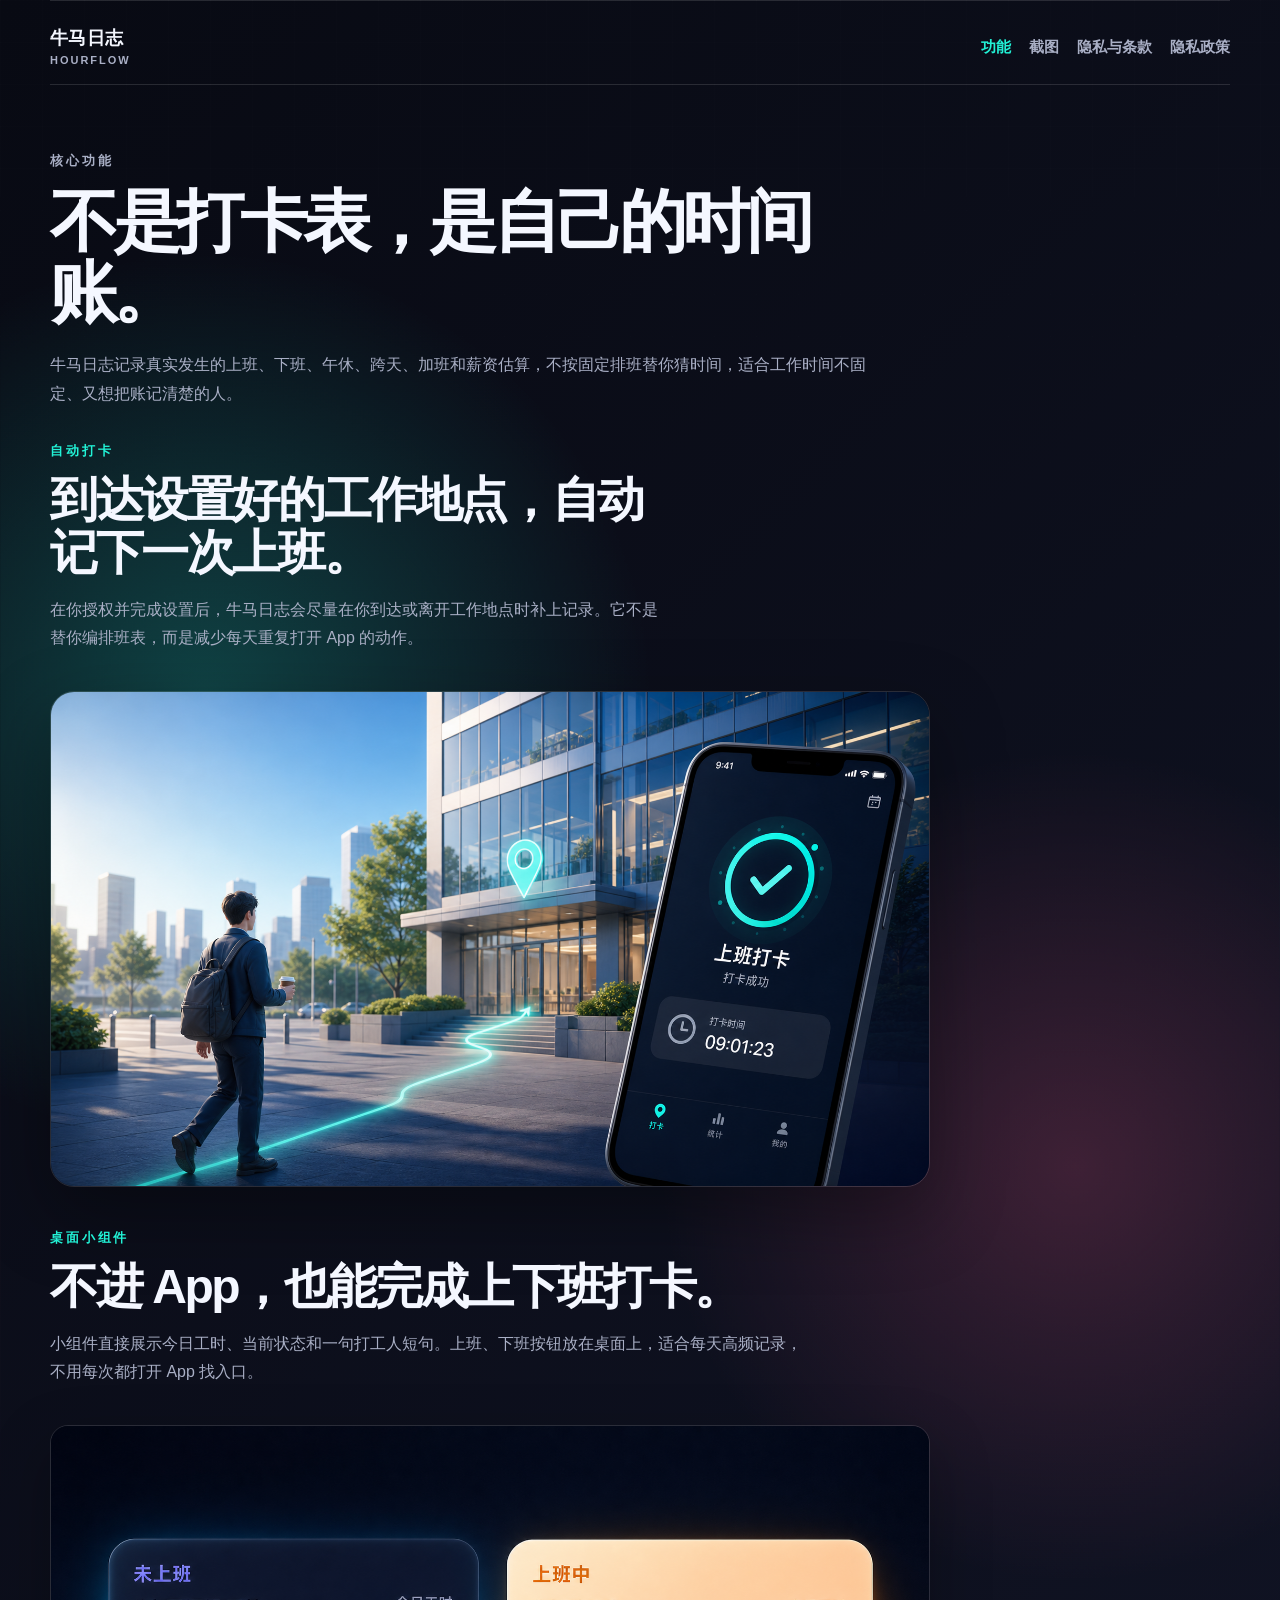
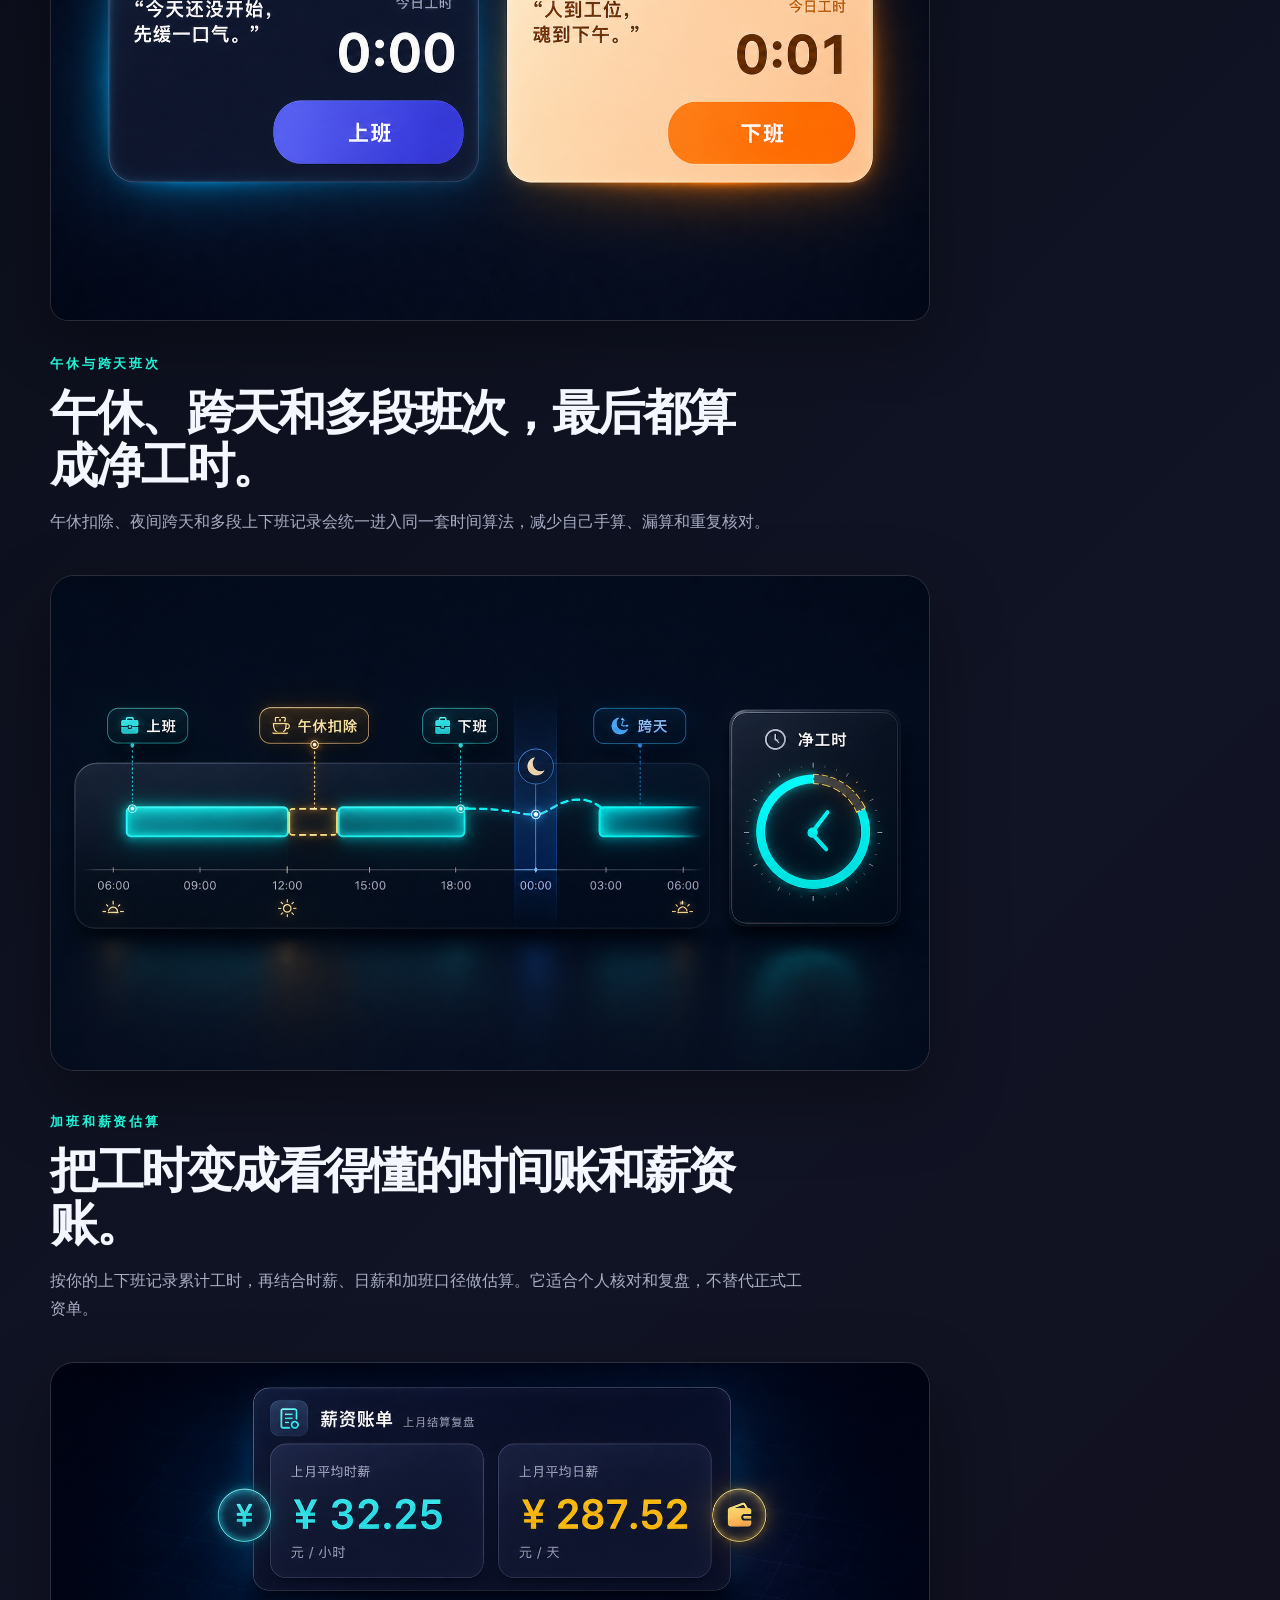
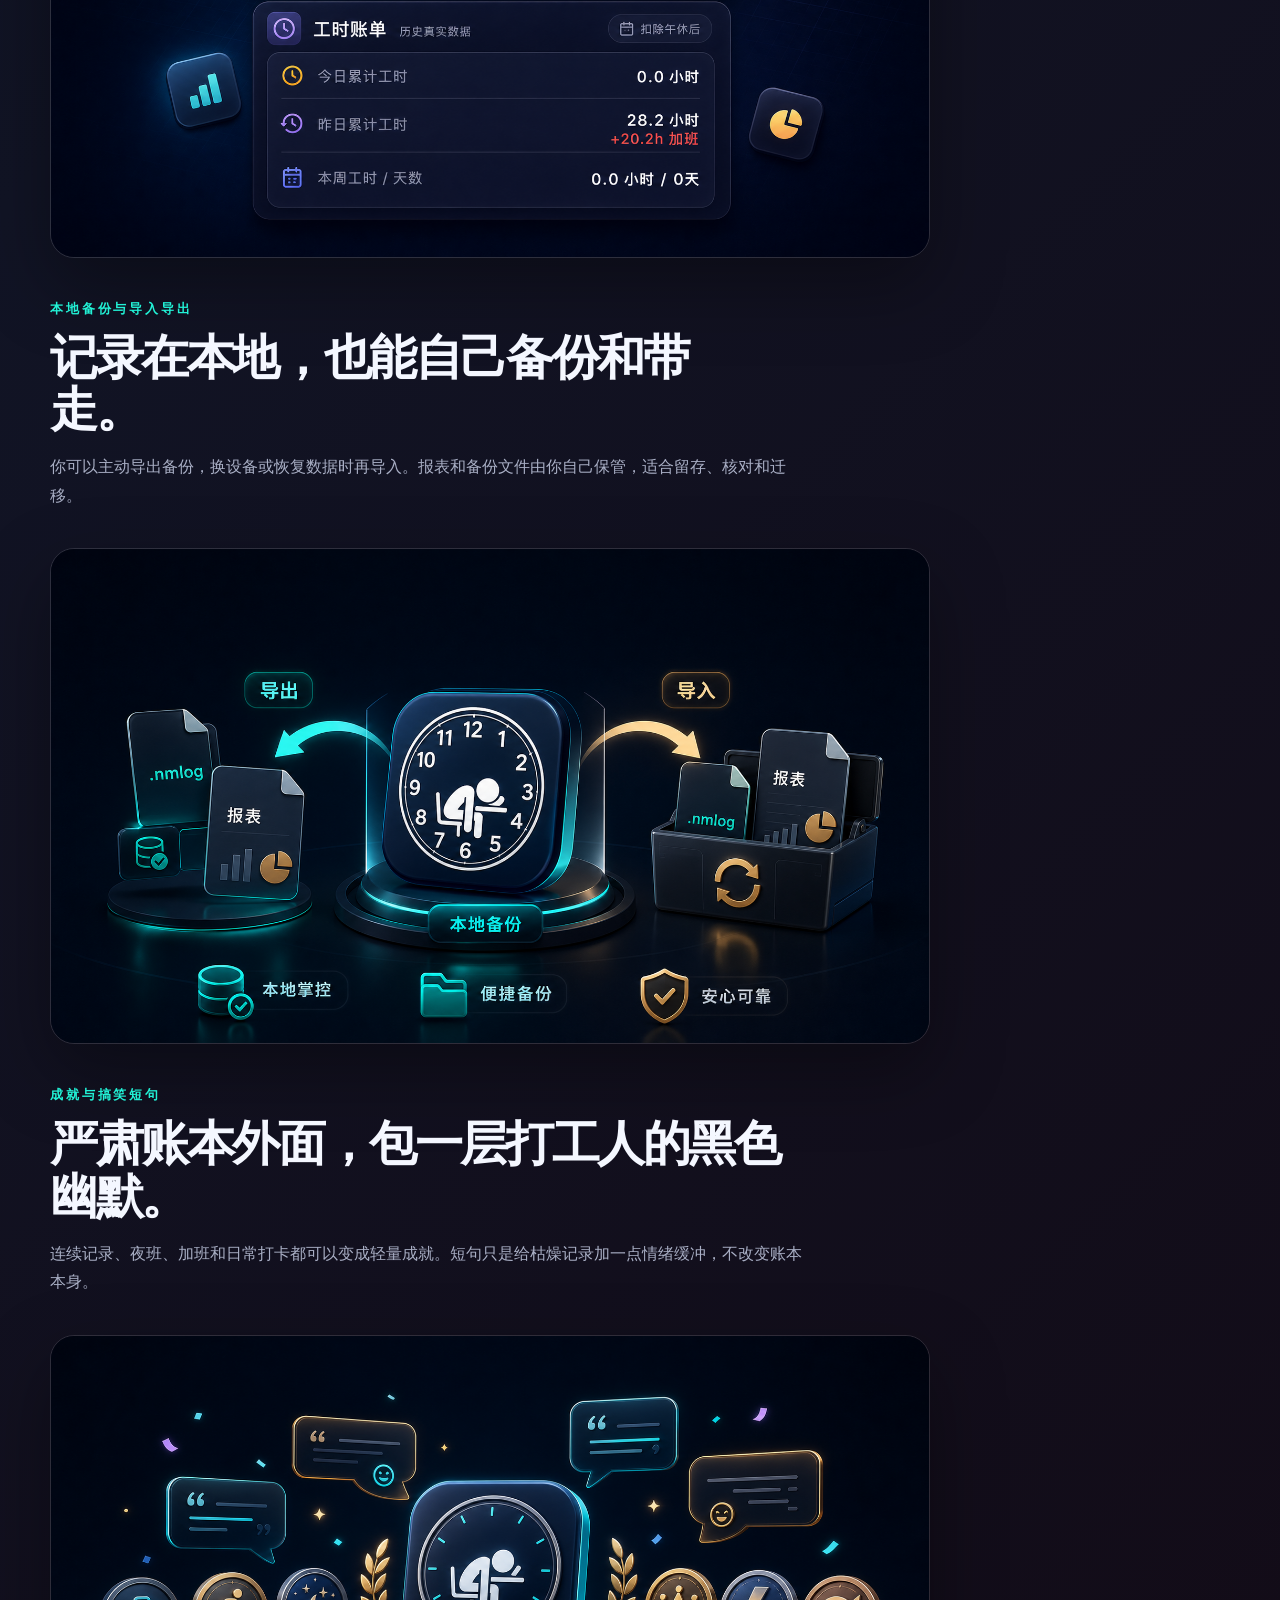
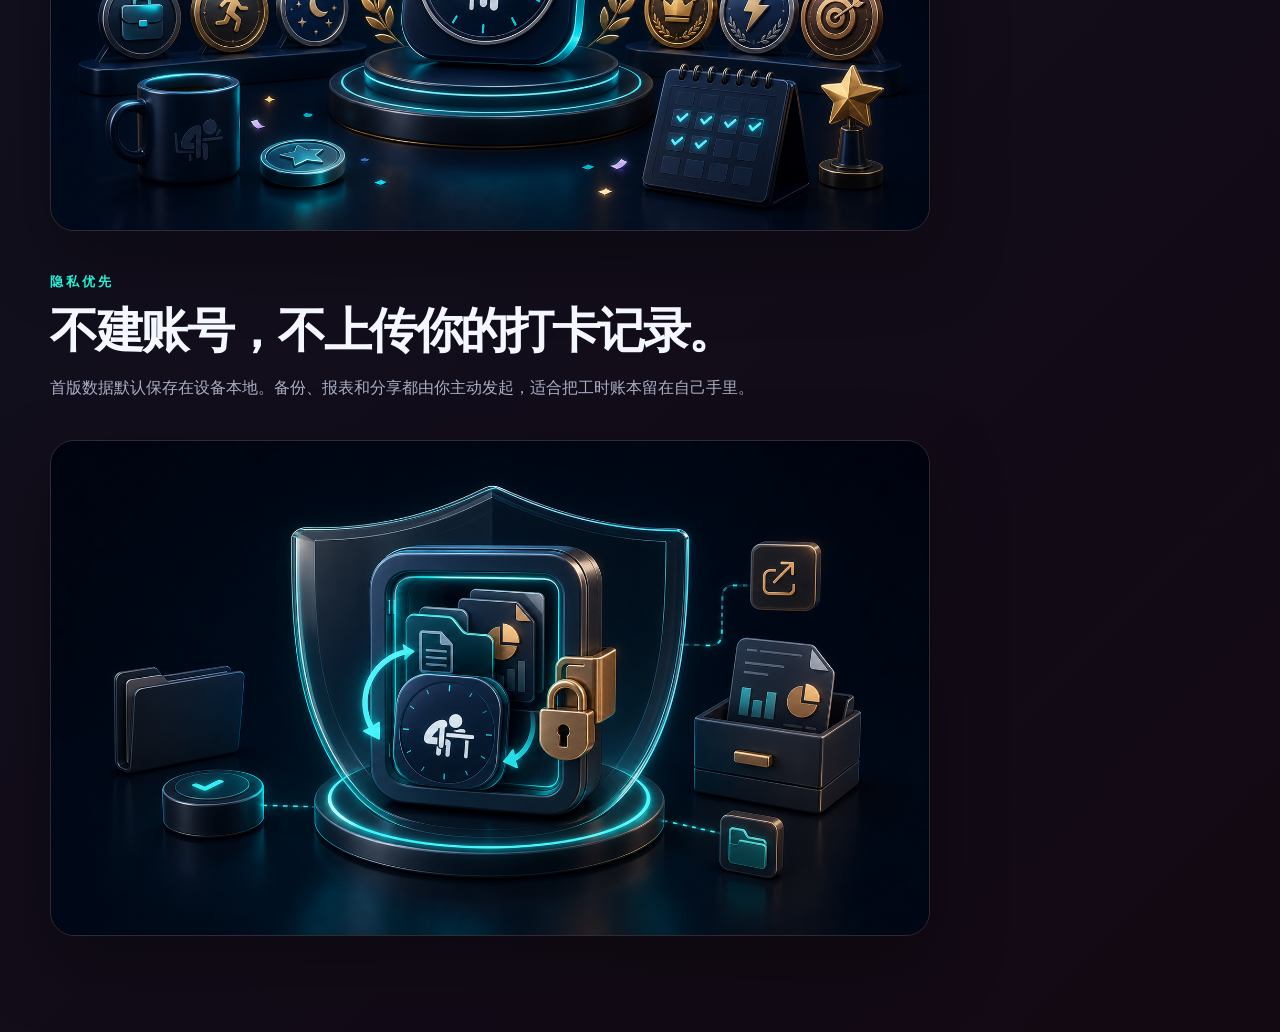
==== features.html @ 74fb05ce "发布牛马日志官网首页" ====
<!doctype html>
<html lang="zh-CN">
<head>
  <meta charset="utf-8">
  <meta name="viewport" content="width=device-width, initial-scale=1, viewport-fit=cover">
  <title>牛马日志｜功能</title>
  <meta name="description" content="牛马日志核心功能：真实工时记录、午休跨天、加班薪资估算、备份报表。">
  <link rel="stylesheet" href="./styles.css?v=20260608-desktop-home-device">
  <script src="./site.js?v=20260608-menu-dismiss" defer></script>
</head>
<body class="page-features">
  <header class="site-header">
    <a class="brand-lockup" href="./index.html" aria-label="牛马日志首页">
      <span class="brand-mark">牛</span>
      <span><strong>牛马日志</strong><small>HourFlow</small></span>
    </a>
    <nav class="nav-links" aria-label="主导航">
      <a class="active" href="./features.html">功能</a>
      <a href="./screenshots.html">截图</a>
      <a href="./legal.html">隐私与条款</a>
      <a href="https://kevinyu1666.github.io/niumalog-legal/privacy.html">隐私政策</a>
    </nav>
    <details class="site-menu">
      <summary>菜单</summary>
      <div class="site-menu-panel">
        <a class="active" href="./features.html">功能</a>
        <a href="./screenshots.html">截图</a>
        <a href="./legal.html">隐私与条款</a>
        <a href="https://kevinyu1666.github.io/niumalog-legal/privacy.html">隐私政策</a>
      </div>
    </details>
  </header>

  <main class="page-shell subpage-shell">
    <section class="page-title">
      <p class="eyebrow">核心功能</p>
      <h1>不是打卡表，是自己的时间账。</h1>
      <p>牛马日志记录真实发生的上班、下班、午休、跨天、加班和薪资估算，不按固定排班替你猜时间，适合工作时间不固定、又想把账记清楚的人。</p>
    </section>

    <section class="auto-punch-showcase" aria-label="自动打卡介绍">
      <div class="auto-punch-copy">
        <p class="eyebrow">自动打卡</p>
        <h2>到达设置好的工作地点，自动记下一次上班。</h2>
        <p>在你授权并完成设置后，牛马日志会尽量在你到达或离开工作地点时补上记录。它不是替你编排班表，而是减少每天重复打开 App 的动作。</p>
      </div>
      <figure class="auto-punch-visual">
        <img src="./assets/auto-punch-arrival-day.png" alt="牛马日志到达工作地点自动打卡示意图">
      </figure>
    </section>

    <section class="widget-showcase" aria-label="小组件打卡介绍">
      <div class="widget-copy">
        <p class="eyebrow">桌面小组件</p>
        <h2>不进 App，也能完成上下班打卡。</h2>
        <p>小组件直接展示今日工时、当前状态和一句打工人短句。上班、下班按钮放在桌面上，适合每天高频记录，不用每次都打开 App 找入口。</p>
      </div>
      <div class="widget-preview-grid widget-preview-single">
        <figure class="widget-preview-card">
          <img src="./assets/widget-medium-showcase.png" alt="牛马日志 4x2 小组件状态展示">
        </figure>
      </div>
    </section>

    <section class="shift-showcase" aria-label="午休与跨天班次介绍">
      <div class="shift-copy">
        <p class="eyebrow">午休与跨天班次</p>
        <h2>午休、跨天和多段班次，最后都算成净工时。</h2>
        <p>午休扣除、夜间跨天和多段上下班记录会统一进入同一套时间算法，减少自己手算、漏算和重复核对。</p>
      </div>
      <figure class="shift-visual">
        <img src="./assets/lunch-cross-day-showcase.png" alt="牛马日志午休扣除和跨天班次净工时示意图">
      </figure>
    </section>

    <section class="payroll-showcase" aria-label="加班和薪资估算介绍">
      <div class="payroll-copy">
        <p class="eyebrow">加班和薪资估算</p>
        <h2>把工时变成看得懂的时间账和薪资账。</h2>
        <p>按你的上下班记录累计工时，再结合时薪、日薪和加班口径做估算。它适合个人核对和复盘，不替代正式工资单。</p>
      </div>
      <figure class="payroll-visual">
        <img src="./assets/payroll-overtime-showcase.png" alt="牛马日志加班和薪资估算账单示意图">
      </figure>
    </section>

    <section class="backup-showcase" aria-label="本地备份与导入导出介绍">
      <div class="backup-copy">
        <p class="eyebrow">本地备份与导入导出</p>
        <h2>记录在本地，也能自己备份和带走。</h2>
        <p>你可以主动导出备份，换设备或恢复数据时再导入。报表和备份文件由你自己保管，适合留存、核对和迁移。</p>
      </div>
      <figure class="backup-visual">
        <img src="./assets/backup-import-export-showcase.png" alt="牛马日志本地备份和导入导出示意图">
      </figure>
    </section>

    <section class="achievement-showcase" aria-label="成就与搞笑短句介绍">
      <div class="achievement-copy">
        <p class="eyebrow">成就与搞笑短句</p>
        <h2>严肃账本外面，包一层打工人的黑色幽默。</h2>
        <p>连续记录、夜班、加班和日常打卡都可以变成轻量成就。短句只是给枯燥记录加一点情绪缓冲，不改变账本本身。</p>
      </div>
      <figure class="achievement-visual">
        <img src="./assets/achievement-quotes-clean-showcase.png" alt="牛马日志成就和搞笑短句示意图">
      </figure>
    </section>

    <section class="privacy-showcase" aria-label="隐私优先介绍">
      <div class="privacy-copy">
        <p class="eyebrow">隐私优先</p>
        <h2>不建账号，不上传你的打卡记录。</h2>
        <p>首版数据默认保存在设备本地。备份、报表和分享都由你主动发起，适合把工时账本留在自己手里。</p>
      </div>
      <figure class="privacy-visual">
        <img src="./assets/privacy-first-showcase.png" alt="牛马日志隐私优先和本地数据保护示意图">
      </figure>
    </section>
  </main>

  <footer class="site-footer compact-footer">
    <strong>牛马日志</strong>
    <p class="footer-note">功能、截图和条款已收进顶部导航，不再重复放第二套菜单。</p>
  </footer>
</body>
</html>
---- styles.css ----
:root {
  --bg: #080a13;
  --bg-ink: #111426;
  --panel: rgba(28, 31, 52, 0.78);
  --panel-strong: #1d2036;
  --text: #f4f7ff;
  --muted: #a9afc5;
  --line: rgba(255, 255, 255, 0.12);
  --cyan: #22f2d6;
  --gold: #ffd86b;
  --pink: #ff5f8f;
  --green: #41cdbb;
  --radius-xl: 36px;
  --radius-lg: 24px;
  --radius-md: 16px;
  --shadow: 0 34px 90px rgba(0, 0, 0, 0.42);
  --shell-width: min(1180px, calc(100% - 40px));
}

* { box-sizing: border-box; }

html {
  scroll-behavior: smooth;
  background: var(--bg);
}

body {
  min-width: 320px;
  margin: 0;
  color: var(--text);
  font-family: "PingFang SC", "Hiragino Sans GB", "Microsoft YaHei", sans-serif;
  background:
    radial-gradient(circle at 16% 12%, rgba(34, 242, 214, 0.24), transparent 28rem),
    radial-gradient(circle at 84% 20%, rgba(255, 95, 143, 0.20), transparent 26rem),
    linear-gradient(135deg, #080a13 0%, #111425 48%, #130913 100%);
}

body::before {
  content: "";
  position: fixed;
  inset: 0;
  pointer-events: none;
  opacity: 0.25;
  background-image:
    linear-gradient(rgba(255,255,255,0.04) 1px, transparent 1px),
    linear-gradient(90deg, rgba(255,255,255,0.04) 1px, transparent 1px);
  background-size: 42px 42px;
  mask-image: linear-gradient(to bottom, black, transparent 88%);
}

img { display: block; max-width: 100%; }
a { color: inherit; text-decoration: none; }
h1, h2, h3, p { margin-top: 0; }

.site-header,
.page-shell,
.site-footer {
  width: var(--shell-width);
  margin-inline: auto;
}

.site-header {
  position: static;
  z-index: 10;
  display: flex;
  align-items: center;
  justify-content: space-between;
  min-height: auto;
  margin-top: 0;
  padding: 28px 0 18px;
  border-top: 1px solid var(--line);
  border-bottom: 1px solid var(--line);
  background: transparent;
}

.brand-lockup {
  display: inline-flex;
  align-items: center;
  gap: 12px;
  min-width: 0;
}

.brand-mark {
  display: none;
  place-items: center;
  flex: 0 0 auto;
  width: 42px;
  height: 42px;
  border-radius: 14px;
  color: #07110f;
  font-weight: 900;
  background: linear-gradient(135deg, var(--cyan), var(--green));
  box-shadow: 0 0 28px rgba(34, 242, 214, 0.42);
}

.brand-lockup strong,
.brand-lockup small {
  display: block;
  white-space: nowrap;
}

.brand-lockup strong {
  font-size: 18px;
  letter-spacing: 0.02em;
  line-height: 1.1;
}

.brand-lockup small {
  display: block;
  margin-top: 6px;
  color: var(--muted);
  font-size: 11px;
  font-weight: 600;
  letter-spacing: 0.18em;
  line-height: 1;
  text-transform: uppercase;
}

.nav-links {
  display: flex;
  align-items: center;
  gap: 18px;
  color: var(--muted);
  font-size: 15px;
  font-weight: 600;
}

.nav-links a {
  padding: 4px 0;
}

.nav-links a:hover,
.nav-links .active {
  color: var(--cyan);
}

.site-menu {
  display: none;
}

.site-menu summary {
  list-style: none;
}

.site-menu summary::-webkit-details-marker {
  display: none;
}

.home-shell {
  padding-bottom: 46px;
}

.hero-section {
  display: grid;
  grid-template-columns: minmax(0, 1.02fr) minmax(320px, 0.78fr);
  gap: 46px;
  align-items: center;
  min-height: calc(100svh - 96px);
  padding: 40px 0 30px;
}

.compact-hero {
  min-height: min(760px, calc(100svh - 96px));
}

.eyebrow {
  margin: 0 0 14px;
  color: var(--cyan);
  font-size: 13px;
  font-weight: 800;
  letter-spacing: 0.22em;
  text-transform: uppercase;
}

h1 {
  max-width: 760px;
  margin-bottom: 24px;
  font-size: clamp(42px, 6vw, 76px);
  line-height: 1.04;
  letter-spacing: -0.07em;
}

h2 {
  margin-bottom: 16px;
  font-size: clamp(28px, 4vw, 48px);
  line-height: 1.1;
  letter-spacing: -0.05em;
}

h3 {
  margin-bottom: 12px;
  font-size: 22px;
}

.hero-lede,
.page-title p,
.download-panel p,
.feature-card p,
.screenshot-note span,
.legal-card p,
.site-footer,
.footer-links {
  color: var(--muted);
  line-height: 1.78;
}

.hero-lede {
  max-width: 660px;
  font-size: 18px;
}

.hero-actions,
.download-actions {
  display: flex;
  flex-wrap: wrap;
  gap: 14px;
  margin: 34px 0 24px;
}

.primary-button,
.ghost-button {
  display: inline-flex;
  align-items: center;
  justify-content: center;
  min-height: 48px;
  padding: 0 22px;
  border-radius: 999px;
  font-weight: 800;
  letter-spacing: 0.04em;
}

.primary-button {
  color: #07110f;
  background: linear-gradient(135deg, var(--cyan), var(--gold));
  box-shadow: 0 18px 50px rgba(34, 242, 214, 0.26);
}

.ghost-button {
  border: 1px solid var(--line);
  color: var(--text);
  background: rgba(255, 255, 255, 0.04);
}

.hero-notes {
  display: flex;
  flex-wrap: wrap;
  gap: 10px;
}

.mobile-hero-preview {
  display: none;
}

.hero-notes span,
.feature-index {
  padding: 8px 12px;
  border: 1px solid rgba(34, 242, 214, 0.22);
  border-radius: 999px;
  color: #d9fff8;
  background: rgba(34, 242, 214, 0.08);
  font-size: 12px;
}

.hero-device {
  position: relative;
  display: grid;
  place-items: center;
  min-height: 600px;
}

.desktop-home-device {
  width: min(430px, 88vw);
  margin: -14px auto 0;
  border: 0;
  background: transparent;
  filter: drop-shadow(0 38px 70px rgba(0, 0, 0, 0.46));
}

.desktop-home-device img {
  width: 100%;
  height: auto;
}

.phone-frame {
  overflow: hidden;
  padding: 8px;
  border: 1px solid rgba(255,255,255,0.16);
  border-radius: 34px;
  background: #111426;
  box-shadow: var(--shadow), inset 0 0 0 8px rgba(255,255,255,0.03);
}

.phone-frame img {
  width: 100%;
  border-radius: 26px;
}

.phone-frame-main {
  width: min(360px, 84vw);
  margin: 0 auto;
  transform: rotate(2deg);
}

.floating-card {
  position: absolute;
  width: 210px;
  padding: 16px;
  border: 1px solid var(--line);
  border-radius: 20px;
  background: rgba(19, 22, 40, 0.82);
  backdrop-filter: blur(20px);
  box-shadow: var(--shadow);
}

.floating-card strong,
.floating-card span { display: block; }
.floating-card strong { margin-bottom: 6px; }
.floating-card span { color: var(--muted); font-size: 12px; line-height: 1.6; }
.card-top { top: 76px; left: -18px; }
.card-bottom { right: -14px; bottom: 86px; }

.download-panel,
.feature-card,
.screenshot-note,
.legal-card {
  border: 1px solid var(--line);
  border-radius: var(--radius-lg);
  background: var(--panel);
  box-shadow: var(--shadow);
}

.download-panel {
  display: flex;
  align-items: center;
  justify-content: space-between;
  gap: 28px;
  padding: 34px;
}

.download-panel h2 {
  font-size: clamp(26px, 3.2vw, 38px);
}

.download-actions {
  margin: 0;
  justify-content: flex-end;
}

.subpage-shell {
  padding: 64px 0 54px;
}

.page-title {
  max-width: 840px;
  margin-bottom: 34px;
}

.page-title h1 {
  font-size: clamp(38px, 5.6vw, 68px);
}

.feature-grid,
.legal-grid {
  display: grid;
  gap: 16px;
}

.feature-grid {
  grid-template-columns: repeat(3, minmax(0, 1fr));
}

.widget-showcase {
  display: grid;
  gap: 22px;
  margin: 0 0 34px;
}

.auto-punch-showcase {
  display: grid;
  gap: 22px;
  margin: 0 0 42px;
}

.shift-showcase {
  display: grid;
  gap: 22px;
  margin: 0 0 42px;
}

.payroll-showcase {
  display: grid;
  gap: 22px;
  margin: 0 0 42px;
}

.backup-showcase {
  display: grid;
  gap: 22px;
  margin: 0 0 42px;
}

.achievement-showcase {
  display: grid;
  gap: 22px;
  margin: 0 0 42px;
}

.privacy-showcase {
  display: grid;
  gap: 22px;
  margin: 0 0 42px;
}

.auto-punch-copy h2 {
  max-width: 620px;
}

.payroll-copy h2 {
  max-width: 720px;
}

.shift-copy h2 {
  max-width: 720px;
}

.backup-copy h2 {
  max-width: 720px;
}

.achievement-copy h2 {
  max-width: 760px;
}

.privacy-copy h2 {
  max-width: 720px;
}

.auto-punch-copy p:not(.eyebrow) {
  max-width: 620px;
  color: var(--muted);
  font-size: 16px;
  line-height: 1.78;
}

.payroll-copy p:not(.eyebrow) {
  max-width: 760px;
  color: var(--muted);
  font-size: 16px;
  line-height: 1.78;
}

.shift-copy p:not(.eyebrow) {
  max-width: 760px;
  color: var(--muted);
  font-size: 16px;
  line-height: 1.78;
}

.backup-copy p:not(.eyebrow) {
  max-width: 760px;
  color: var(--muted);
  font-size: 16px;
  line-height: 1.78;
}

.achievement-copy p:not(.eyebrow) {
  max-width: 760px;
  color: var(--muted);
  font-size: 16px;
  line-height: 1.78;
}

.privacy-copy p:not(.eyebrow) {
  max-width: 760px;
  color: var(--muted);
  font-size: 16px;
  line-height: 1.78;
}

.auto-punch-visual {
  margin: 0;
  min-width: 0;
  max-width: 880px;
}

.payroll-visual {
  margin: 0;
  min-width: 0;
  max-width: 880px;
}

.shift-visual {
  margin: 0;
  min-width: 0;
  max-width: 880px;
}

.backup-visual {
  margin: 0;
  min-width: 0;
  max-width: 880px;
}

.achievement-visual {
  margin: 0;
  min-width: 0;
  max-width: 880px;
}

.privacy-visual {
  margin: 0;
  min-width: 0;
  max-width: 880px;
}

.auto-punch-visual img {
  width: 100%;
  height: auto;
  border: 1px solid var(--line);
  border-radius: 24px;
  box-shadow: 0 28px 72px rgba(0, 0, 0, 0.34);
}

.payroll-visual img {
  width: 100%;
  height: auto;
  border: 1px solid var(--line);
  border-radius: 24px;
  box-shadow: 0 28px 72px rgba(0, 0, 0, 0.34);
}

.shift-visual img {
  width: 100%;
  height: auto;
  border: 1px solid var(--line);
  border-radius: 24px;
  box-shadow: 0 28px 72px rgba(0, 0, 0, 0.34);
}

.backup-visual img {
  width: 100%;
  height: auto;
  border: 1px solid var(--line);
  border-radius: 24px;
  box-shadow: 0 28px 72px rgba(0, 0, 0, 0.34);
}

.achievement-visual img {
  width: 100%;
  height: auto;
  border: 1px solid var(--line);
  border-radius: 24px;
  box-shadow: 0 28px 72px rgba(0, 0, 0, 0.34);
}

.privacy-visual img {
  width: 100%;
  height: auto;
  border: 1px solid var(--line);
  border-radius: 24px;
  box-shadow: 0 28px 72px rgba(0, 0, 0, 0.34);
}

.widget-copy h2 {
  max-width: 720px;
}

.widget-copy p:not(.eyebrow) {
  max-width: 760px;
  color: var(--muted);
  font-size: 16px;
  line-height: 1.78;
}

.widget-preview-grid {
  display: grid;
  grid-template-columns: repeat(2, minmax(0, 1fr));
  gap: 18px;
  max-width: 880px;
}

.widget-preview-single {
  grid-template-columns: 1fr;
}

.widget-preview-card {
  margin: 0;
  min-width: 0;
}

.widget-preview-card img {
  width: 100%;
  height: auto;
  border: 1px solid var(--line);
  border-radius: 18px;
  box-shadow: 0 22px 60px rgba(0, 0, 0, 0.28);
}

.widget-preview-card figcaption {
  margin-top: 10px;
  color: var(--muted);
  font-size: 13px;
  line-height: 1.6;
}

.feature-card,
.legal-card {
  padding: 24px;
}

.feature-card .feature-index,
.legal-card .feature-index {
  display: inline-flex;
  margin-bottom: 42px;
  color: var(--gold);
  border-color: rgba(255, 216, 107, 0.24);
  background: rgba(255, 216, 107, 0.08);
}

.screenshot-showcase {
  display: grid;
  grid-template-columns: repeat(3, minmax(0, 1fr));
  gap: 26px;
  align-items: start;
}

.screenshot-card {
  display: grid;
  gap: 16px;
  align-content: start;
}

.screenshot-note {
  min-height: 104px;
  padding: 18px 18px 20px;
  background:
    linear-gradient(145deg, rgba(255, 255, 255, 0.08), rgba(255, 255, 255, 0.02)),
    rgba(19, 20, 43, 0.72);
}

.screenshot-note strong,
.screenshot-note span { display: block; }
.screenshot-note strong { margin-bottom: 8px; color: var(--text); font-size: 16px; letter-spacing: 0.04em; }
.screenshot-note span { font-size: 14px; }
.small-phone { margin: 0; border-radius: 28px; }
.small-phone img { border-radius: 22px; }

.legal-grid {
  grid-template-columns: repeat(2, minmax(0, 1fr));
}

.legal-card:hover {
  border-color: rgba(34, 242, 214, 0.36);
  transform: translateY(-2px);
}

.site-footer {
  display: flex;
  justify-content: space-between;
  gap: 24px;
  padding: 34px 0 48px;
  border-top: 1px solid var(--line);
}

.page-home .download-panel,
.site-footer {
  display: none;
}

.compact-footer {
  color: var(--muted);
}

.site-footer strong {
  color: var(--text);
  font-size: 18px;
}

.footer-note {
  margin: 0;
  max-width: 520px;
  color: var(--muted);
  text-align: right;
  line-height: 1.72;
}

.footer-links {
  display: flex;
  flex-wrap: wrap;
  justify-content: flex-end;
  gap: 14px 22px;
}

.footer-links a:hover { color: var(--cyan); }

@media (max-width: 920px) {
  :root { --shell-width: min(calc(100% - 28px), 720px); }

  .site-header {
    position: static;
    margin-top: 12px;
    border-radius: 24px;
  }

  .nav-links {
    gap: 8px;
    overflow-x: auto;
    padding: 0 0 0 8px;
    white-space: nowrap;
  }

  .nav-links a {
    padding: 8px 10px;
    border: 1px solid var(--line);
    border-radius: 999px;
    background: rgba(255, 255, 255, 0.04);
  }

  .hero-section,
  .download-panel {
    grid-template-columns: 1fr;
  }

  .hero-section {
    gap: 20px;
    min-height: auto;
    padding-top: 38px;
  }

  .hero-device {
    min-height: 530px;
  }

  .feature-grid,
  .auto-punch-showcase,
  .widget-showcase,
  .screenshot-showcase,
  .legal-grid {
    grid-template-columns: 1fr;
  }

  .download-panel,
  .site-footer {
    flex-direction: column;
    align-items: flex-start;
  }

  .download-actions,
  .footer-links {
    justify-content: flex-start;
  }
}

.hero-section > * {
  min-width: 0;
}

.mobile-swipe-hint {
  display: none;
}

@media (max-width: 560px) {
  :root {
    --shell-width: auto;
    --mobile-card-width: calc(100dvw - 64px);
  }

  html,
  body {
    overflow-x: hidden;
  }

  .site-header,
  .page-shell,
  .site-footer {
    width: var(--shell-width);
    max-width: none;
    margin-right: 24px;
    margin-left: 24px;
  }

  .site-header {
    position: relative;
    align-items: center;
    justify-content: space-between;
    gap: 16px;
    min-height: auto;
    margin-top: 0;
    padding: 14px 0 13px;
    border-top: 1px solid var(--line);
    border-right: 0;
    border-bottom: 1px solid var(--line);
    border-left: 0;
    border-radius: 0;
  }

  .brand-lockup {
    flex: 1 1 auto;
    min-width: 0;
    gap: 0;
  }

  .brand-mark {
    display: none;
  }

  .brand-lockup strong {
    font-size: 15px;
    letter-spacing: 0;
    line-height: 1.1;
  }

  .brand-lockup small {
    display: block;
    margin-top: 4px;
    font-size: 10px;
    font-weight: 600;
    letter-spacing: 0.16em;
    line-height: 1;
  }

  .nav-links {
    display: none;
  }

  .site-menu {
    position: relative;
    display: block;
    flex: none;
    margin-left: 0;
    text-align: right;
  }

  .site-menu summary {
    display: inline-flex;
    align-items: center;
    justify-content: center;
    min-width: 68px;
    min-height: 36px;
    padding: 0 12px;
    border: 1px solid var(--line);
    border-radius: 999px;
    color: transparent;
    background: rgba(255, 255, 255, 0.04);
    font-size: 0;
    font-weight: 700;
    cursor: pointer;
  }

  .site-menu summary::before {
    content: "菜单";
    color: var(--text);
    font-size: 12px;
    line-height: 1;
  }

  .site-menu[open] summary {
    color: var(--cyan);
    border-color: rgba(34, 242, 214, 0.28);
    background: rgba(34, 242, 214, 0.08);
  }

  .site-menu[open] summary::before {
    color: var(--cyan);
  }

  .site-menu-panel {
    position: absolute;
    top: calc(100% + 10px);
    right: 0;
    display: grid;
    gap: 8px;
    min-width: 180px;
    padding: 12px;
    border: 1px solid var(--line);
    border-radius: 18px;
    background: rgba(12, 15, 28, 0.96);
    box-shadow: 0 22px 48px rgba(0, 0, 0, 0.34);
    backdrop-filter: blur(18px);
  }

  .site-menu-panel a {
    display: block;
    padding: 10px 12px;
    border-radius: 12px;
    color: var(--muted);
    font-size: 13px;
    line-height: 1.3;
  }

  .site-menu-panel a:hover,
  .site-menu-panel a.active {
    color: var(--cyan);
    background: rgba(34, 242, 214, 0.08);
  }

  .home-shell {
    padding-bottom: 34px;
  }

  .hero-section {
    gap: 24px;
    padding: 28px 0 18px;
  }

  .page-home .hero-section {
    display: flex;
    flex-direction: column;
    gap: 28px;
    align-items: center;
    padding: 34px 0 24px;
  }

  .hero-copy,
  .page-title,
  .download-panel {
    width: 100%;
    min-width: 0;
  }

  .page-home .hero-copy,
  .page-features .page-title,
  .page-screenshots .page-title,
  .page-legal .page-title {
    max-width: 320px;
  }

  .page-home .hero-copy {
    display: flex;
    flex-direction: column;
    align-items: center;
    max-width: none;
    text-align: center;
  }

  .eyebrow {
    margin-bottom: 12px;
    font-size: 11px;
    letter-spacing: 0.18em;
  }

  h1,
  .page-title h1 {
    max-width: 100%;
    margin-bottom: 18px;
    font-size: 32px;
    line-height: 1.12;
    letter-spacing: 0;
    text-wrap: wrap;
    word-break: normal;
    line-break: auto;
    overflow-wrap: break-word;
  }

  .page-home h1 {
    width: 100%;
    max-width: 326px;
    margin-bottom: 16px;
    font-size: 31px;
    line-height: 1.14;
    word-break: break-word;
    overflow-wrap: anywhere;
  }

  h2 {
    font-size: clamp(28px, 7vw, 32px);
    line-height: 1.14;
  }

  .hero-lede,
  .page-title p,
  .download-panel p,
  .feature-card p,
  .legal-card p,
  .screenshot-note span {
    font-size: 14px;
    line-height: 1.72;
    word-break: break-word;
    overflow-wrap: anywhere;
  }

  .page-home .hero-lede {
    max-width: 340px;
    margin-inline: auto;
    font-size: 15px;
    line-height: 1.78;
  }

  .hero-actions,
  .download-actions {
    width: 100%;
    margin: 24px 0 18px;
  }

  .page-home .hero-actions {
    display: grid;
    grid-template-columns: 1fr;
    max-width: 318px;
    margin: 26px 0 18px;
  }

  .primary-button,
  .ghost-button {
    width: 100%;
    min-height: 50px;
    padding-inline: 18px;
  }

  .page-home .hero-notes,
  .page-home .hero-device {
    display: none;
  }

  .mobile-hero-preview {
    display: grid;
    grid-template-columns: minmax(126px, 1fr) minmax(138px, 42vw);
    align-items: center;
    width: min(100%, 342px);
    margin-top: 16px;
    gap: 10px;
    text-align: left;
  }

  .mobile-feature-stack {
    display: grid;
    gap: 9px;
    min-width: 0;
  }

  .mobile-feature-stack span {
    display: inline-flex;
    align-items: center;
    min-height: 34px;
    width: fit-content;
    max-width: 100%;
    padding: 0 12px;
    border: 1px solid rgba(34, 242, 214, 0.24);
    border-radius: 999px;
    color: #e3fff9;
    background:
      linear-gradient(135deg, rgba(34, 242, 214, 0.12), rgba(255, 255, 255, 0.03)),
      rgba(11, 28, 31, 0.72);
    box-shadow: inset 0 0 0 1px rgba(34, 242, 214, 0.04);
    font-size: 13px;
    font-weight: 700;
    letter-spacing: 0.02em;
    line-height: 1;
    white-space: nowrap;
  }

  .mobile-home-device {
    position: relative;
    overflow: visible;
    width: clamp(138px, 42vw, 172px);
    margin: -6px 0 0 auto;
    border: 0;
    border-radius: 0;
    background: transparent;
    box-shadow: none;
    transform: none;
  }

  .mobile-home-device::before {
    display: none;
  }

  .mobile-home-device img {
    width: 100%;
    height: auto;
    border-radius: 0;
    object-fit: contain;
    object-position: center;
    filter: drop-shadow(0 18px 36px rgba(0, 0, 0, 0.34));
  }

  .floating-card {
    display: none;
  }

  .download-panel,
  .feature-card,
  .legal-card {
    padding: 22px 18px;
  }

  .download-panel {
    gap: 12px;
    margin-top: 8px;
  }

  .download-actions {
    margin: 6px 0 0;
  }

  .subpage-shell {
    padding: 40px 0 42px;
  }

  .page-title {
    margin-bottom: 24px;
  }

  .page-title h1 {
    margin-bottom: 14px;
  }

  .auto-punch-showcase {
    gap: 16px;
    width: 100%;
    max-width: 100%;
    min-width: 0;
    margin-bottom: 30px;
  }

  .shift-showcase {
    gap: 16px;
    width: 100%;
    max-width: 100%;
    min-width: 0;
    margin-bottom: 30px;
  }

  .payroll-showcase {
    gap: 16px;
    width: 100%;
    max-width: 100%;
    min-width: 0;
    margin-bottom: 30px;
  }

  .backup-showcase {
    gap: 16px;
    width: 100%;
    max-width: 100%;
    min-width: 0;
    margin-bottom: 30px;
  }

  .achievement-showcase {
    gap: 16px;
    width: 100%;
    max-width: 100%;
    min-width: 0;
    margin-bottom: 30px;
  }

  .privacy-showcase {
    gap: 16px;
    width: 100%;
    max-width: 100%;
    min-width: 0;
    margin-bottom: 30px;
  }

  .auto-punch-copy,
  .auto-punch-copy h2,
  .auto-punch-copy p:not(.eyebrow) {
    max-width: 100%;
    min-width: 0;
  }

  .shift-copy,
  .shift-copy h2,
  .shift-copy p:not(.eyebrow) {
    max-width: 100%;
    min-width: 0;
  }

  .payroll-copy,
  .payroll-copy h2,
  .payroll-copy p:not(.eyebrow) {
    max-width: 100%;
    min-width: 0;
  }

  .backup-copy,
  .backup-copy h2,
  .backup-copy p:not(.eyebrow) {
    max-width: 100%;
    min-width: 0;
  }

  .achievement-copy,
  .achievement-copy h2,
  .achievement-copy p:not(.eyebrow) {
    max-width: 100%;
    min-width: 0;
  }

  .privacy-copy,
  .privacy-copy h2,
  .privacy-copy p:not(.eyebrow) {
    max-width: 100%;
    min-width: 0;
  }

  .auto-punch-copy h2 {
    margin-bottom: 12px;
    font-size: 24px;
    line-height: 1.16;
    word-break: break-word;
    overflow-wrap: anywhere;
  }

  .shift-copy h2 {
    margin-bottom: 12px;
    font-size: 24px;
    line-height: 1.16;
    word-break: break-word;
    overflow-wrap: anywhere;
  }

  .payroll-copy h2 {
    margin-bottom: 12px;
    font-size: 24px;
    line-height: 1.16;
    word-break: break-word;
    overflow-wrap: anywhere;
  }

  .backup-copy h2 {
    margin-bottom: 12px;
    font-size: 24px;
    line-height: 1.16;
    word-break: break-word;
    overflow-wrap: anywhere;
  }

  .achievement-copy h2 {
    margin-bottom: 12px;
    font-size: 24px;
    line-height: 1.16;
    word-break: break-word;
    overflow-wrap: anywhere;
  }

  .privacy-copy h2 {
    margin-bottom: 12px;
    font-size: 24px;
    line-height: 1.16;
    word-break: break-word;
    overflow-wrap: anywhere;
  }

  .auto-punch-copy p:not(.eyebrow) {
    font-size: 14px;
    line-height: 1.72;
  }

  .shift-copy p:not(.eyebrow) {
    font-size: 14px;
    line-height: 1.72;
  }

  .payroll-copy p:not(.eyebrow) {
    font-size: 14px;
    line-height: 1.72;
  }

  .backup-copy p:not(.eyebrow) {
    font-size: 14px;
    line-height: 1.72;
  }

  .achievement-copy p:not(.eyebrow) {
    font-size: 14px;
    line-height: 1.72;
  }

  .privacy-copy p:not(.eyebrow) {
    font-size: 14px;
    line-height: 1.72;
  }

  .auto-punch-visual img {
    width: 100%;
    max-width: 100%;
    aspect-ratio: 16 / 9;
    object-fit: cover;
    object-position: center;
    border-radius: 18px;
    box-shadow: 0 16px 40px rgba(0, 0, 0, 0.3);
  }

  .shift-visual img {
    width: 100%;
    max-width: 100%;
    aspect-ratio: 16 / 9;
    object-fit: cover;
    object-position: center;
    border-radius: 18px;
    box-shadow: 0 16px 40px rgba(0, 0, 0, 0.3);
  }

  .payroll-visual img {
    width: 100%;
    max-width: 100%;
    aspect-ratio: 16 / 9;
    object-fit: cover;
    object-position: center;
    border-radius: 18px;
    box-shadow: 0 16px 40px rgba(0, 0, 0, 0.3);
  }

  .backup-visual img {
    width: 100%;
    max-width: 100%;
    aspect-ratio: 16 / 9;
    object-fit: cover;
    object-position: center;
    border-radius: 18px;
    box-shadow: 0 16px 40px rgba(0, 0, 0, 0.3);
  }

  .achievement-visual img {
    width: 100%;
    max-width: 100%;
    aspect-ratio: 16 / 9;
    object-fit: cover;
    object-position: center;
    border-radius: 18px;
    box-shadow: 0 16px 40px rgba(0, 0, 0, 0.3);
  }

  .privacy-visual img {
    width: 100%;
    max-width: 100%;
    aspect-ratio: 16 / 9;
    object-fit: cover;
    object-position: center;
    border-radius: 18px;
    box-shadow: 0 16px 40px rgba(0, 0, 0, 0.3);
  }

  .widget-showcase {
    gap: 18px;
    width: 100%;
    max-width: 100%;
    min-width: 0;
    margin-bottom: 30px;
    overflow: hidden;
  }

  .widget-copy {
    width: 100%;
    max-width: 100%;
    min-width: 0;
  }

  .widget-copy h2 {
    width: 100%;
    max-width: 100%;
    margin-bottom: 12px;
    font-size: 26px;
    line-height: 1.16;
    word-break: break-word;
    overflow-wrap: anywhere;
  }

  .widget-copy p:not(.eyebrow) {
    max-width: 100%;
    font-size: 14px;
    line-height: 1.72;
  }

  .widget-preview-grid {
    display: grid;
    grid-template-columns: 1fr;
    gap: 10px;
    width: 100%;
    max-width: 100%;
    min-width: 0;
    margin-inline: 0;
    padding: 4px 0 0;
    overflow: visible;
  }

  .widget-preview-card {
    min-width: 0;
    max-width: none;
    overflow: hidden;
  }

  .widget-preview-card img {
    max-width: 100%;
    object-fit: contain;
    border-radius: 14px;
    box-shadow: 0 14px 34px rgba(0, 0, 0, 0.28);
  }

  .site-footer {
    gap: 16px;
    padding: 24px 0 34px;
  }

  .footer-links {
    gap: 10px 16px;
  }

  .footer-note {
    max-width: none;
    text-align: left;
  }

  .mobile-swipe-hint {
    display: inline-flex;
    align-items: center;
    margin-top: 12px;
    padding: 8px 12px;
    border: 1px solid rgba(34, 242, 214, 0.22);
    border-radius: 999px;
    color: #d9fff8;
    background: rgba(34, 242, 214, 0.08);
    font-size: 12px;
    line-height: 1;
  }

  .page-screenshots .page-title {
    text-align: left;
  }

  .screenshot-page-grid {
    display: flex;
    gap: 16px;
    margin-inline: calc(-1 * ((100vw - var(--mobile-card-width)) / 2 - 12px));
    padding: 4px calc((100vw - var(--mobile-card-width)) / 2) 18px;
    overflow-x: auto;
    overflow-y: hidden;
    scroll-snap-type: x mandatory;
    scroll-padding-inline: calc((100vw - var(--mobile-card-width)) / 2);
    -webkit-overflow-scrolling: touch;
    scrollbar-width: none;
  }

  .screenshot-page-grid::-webkit-scrollbar {
    display: none;
  }

  .screenshot-page-grid .screenshot-card {
    flex: 0 0 var(--mobile-card-width);
    gap: 14px;
    scroll-snap-align: center;
    scroll-snap-stop: always;
  }

  .screenshot-page-grid .small-phone,
  .screenshot-page-grid .screenshot-note {
    width: 100%;
    margin: 0;
  }

  .screenshot-page-grid .small-phone {
    border-radius: 30px;
  }

  .screenshot-page-grid .small-phone img {
    border-radius: 24px;
  }

  .screenshot-page-grid .screenshot-note {
    min-height: 0;
    padding: 16px 16px 18px;
  }

  .feature-card .feature-index,
  .legal-card .feature-index {
    margin-bottom: 26px;
  }
}
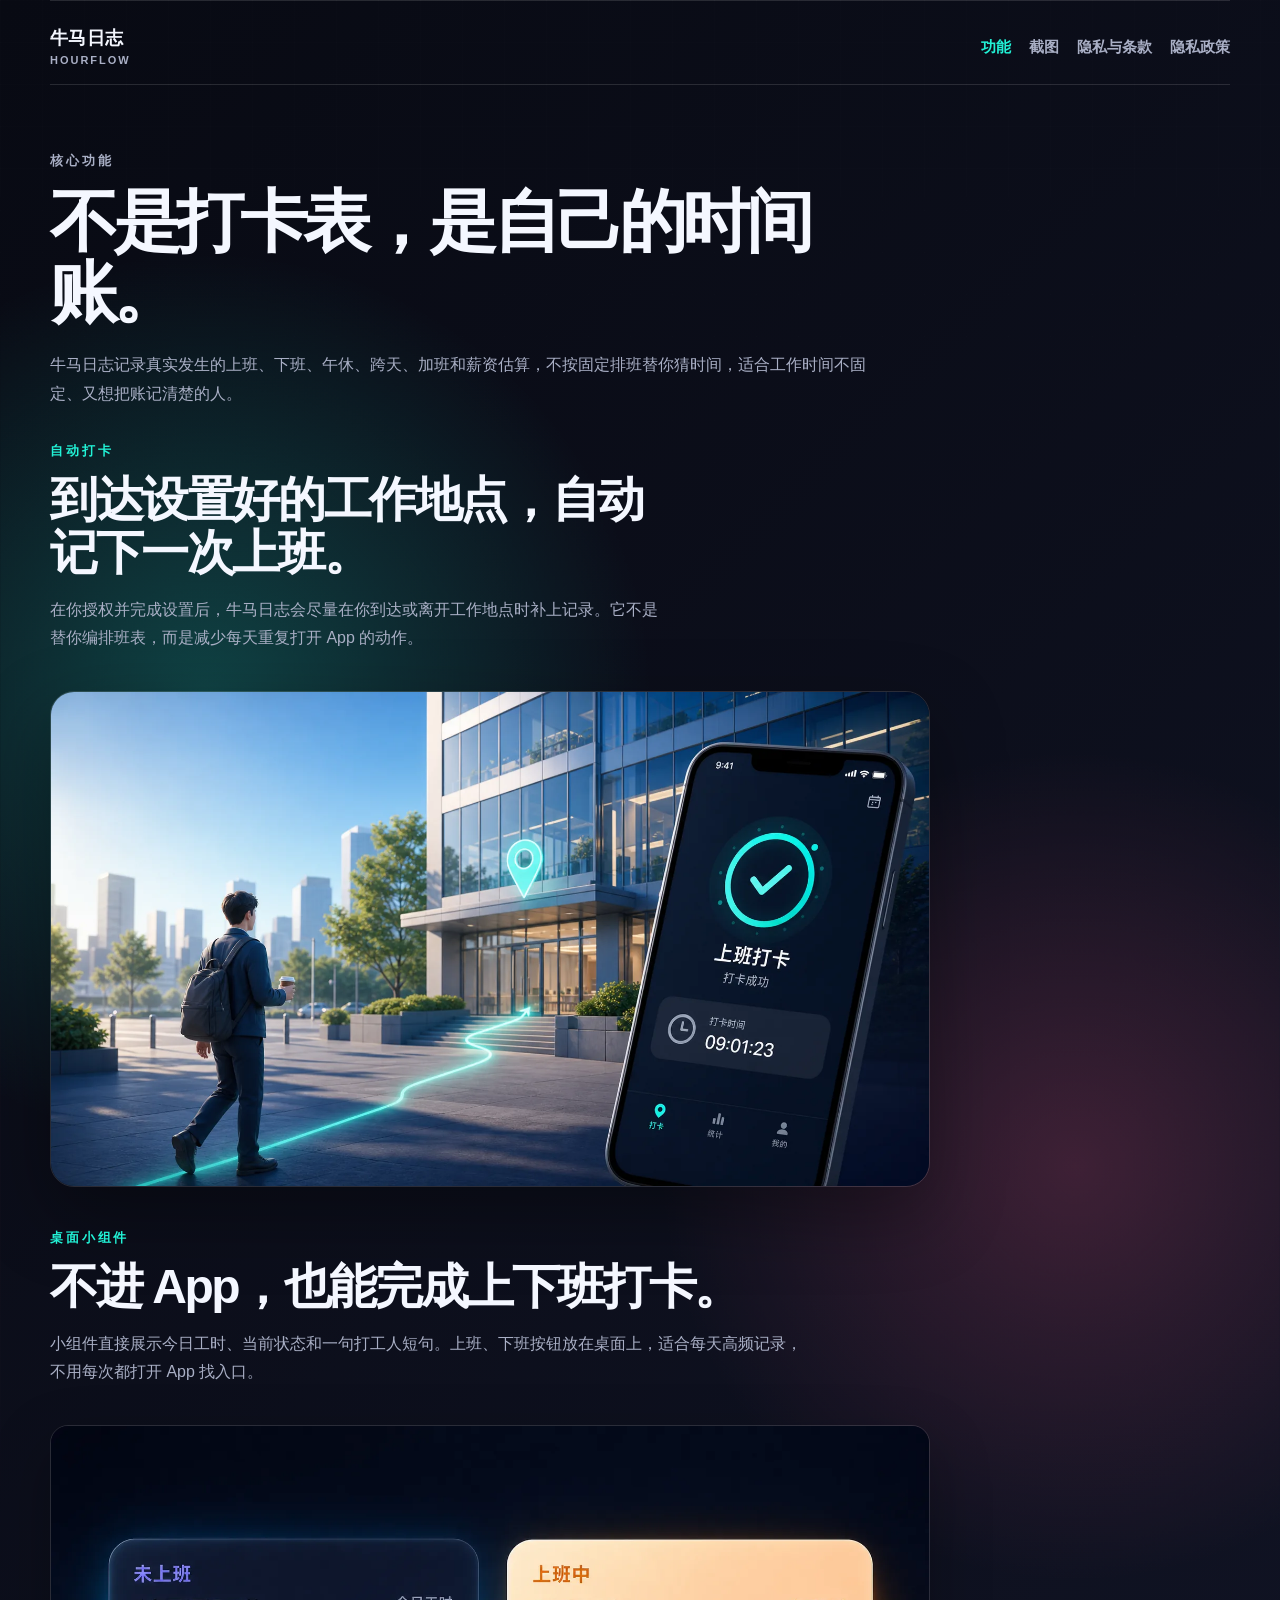
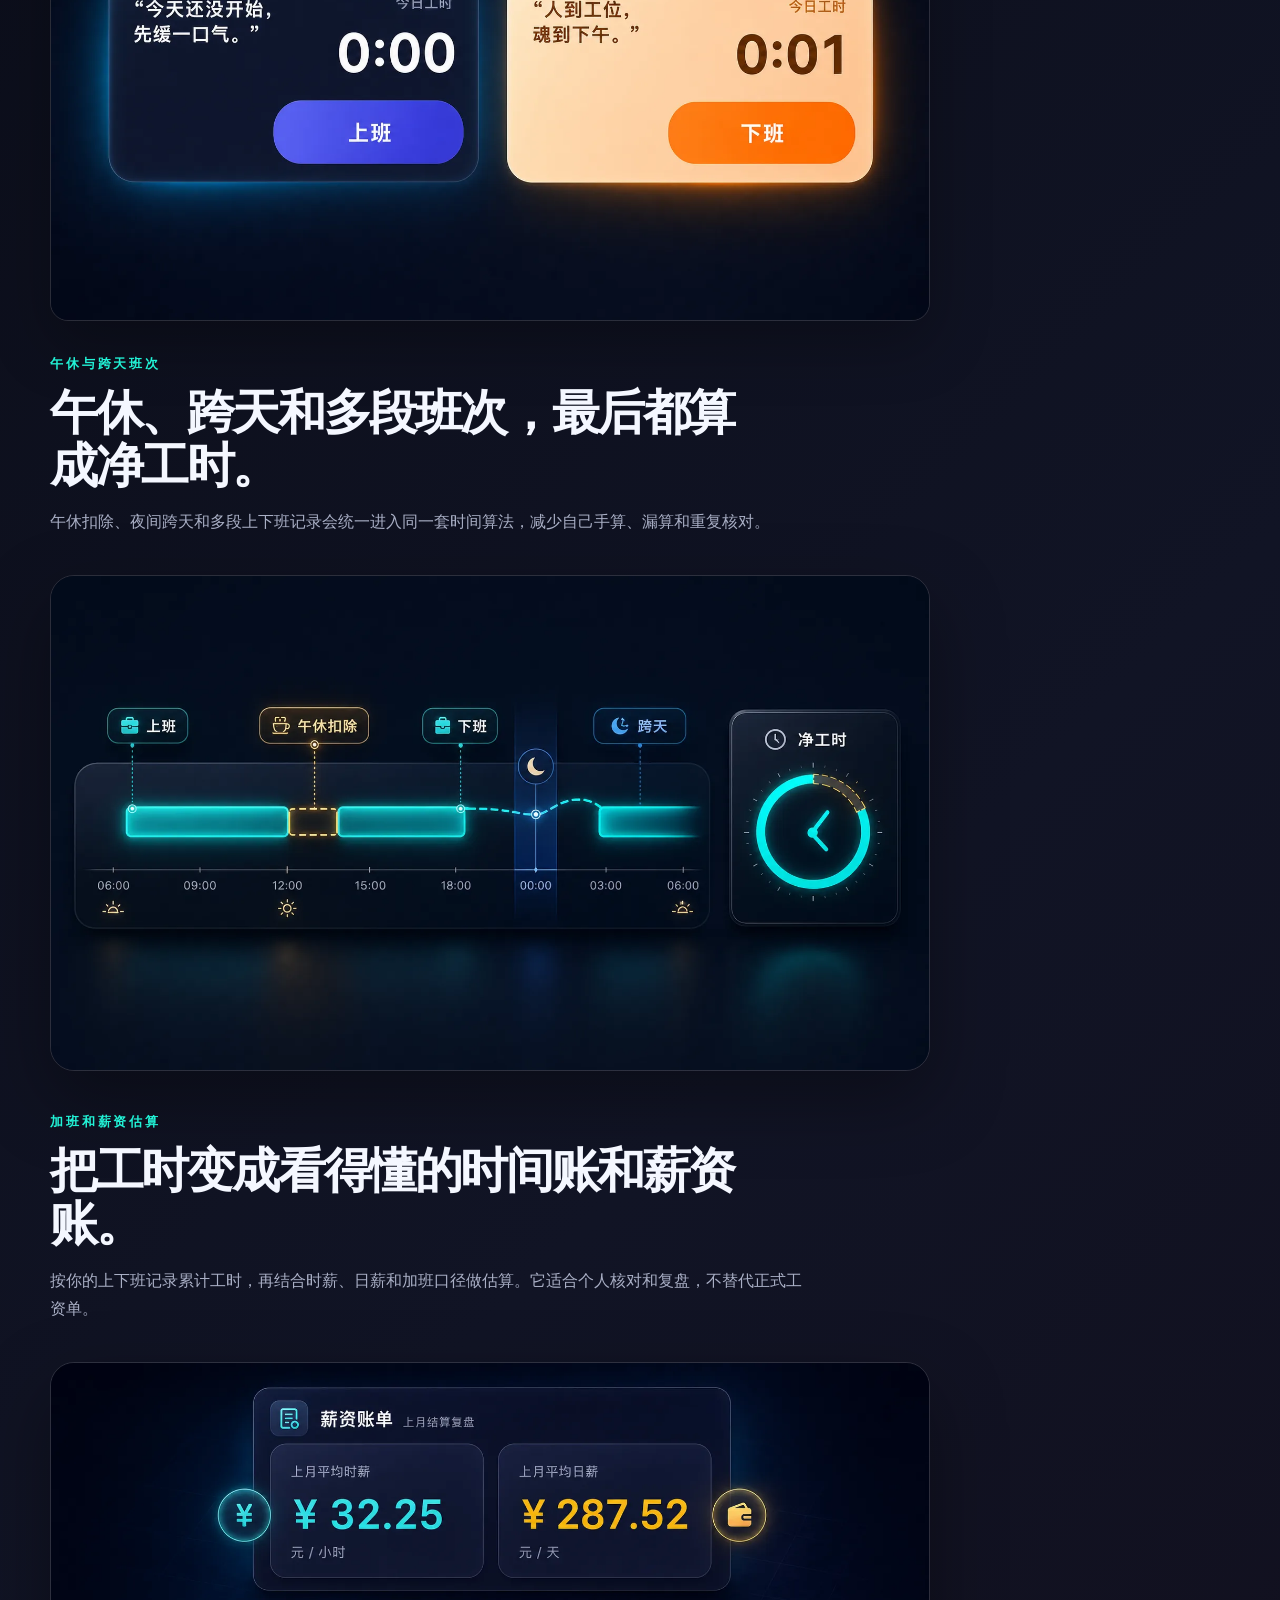
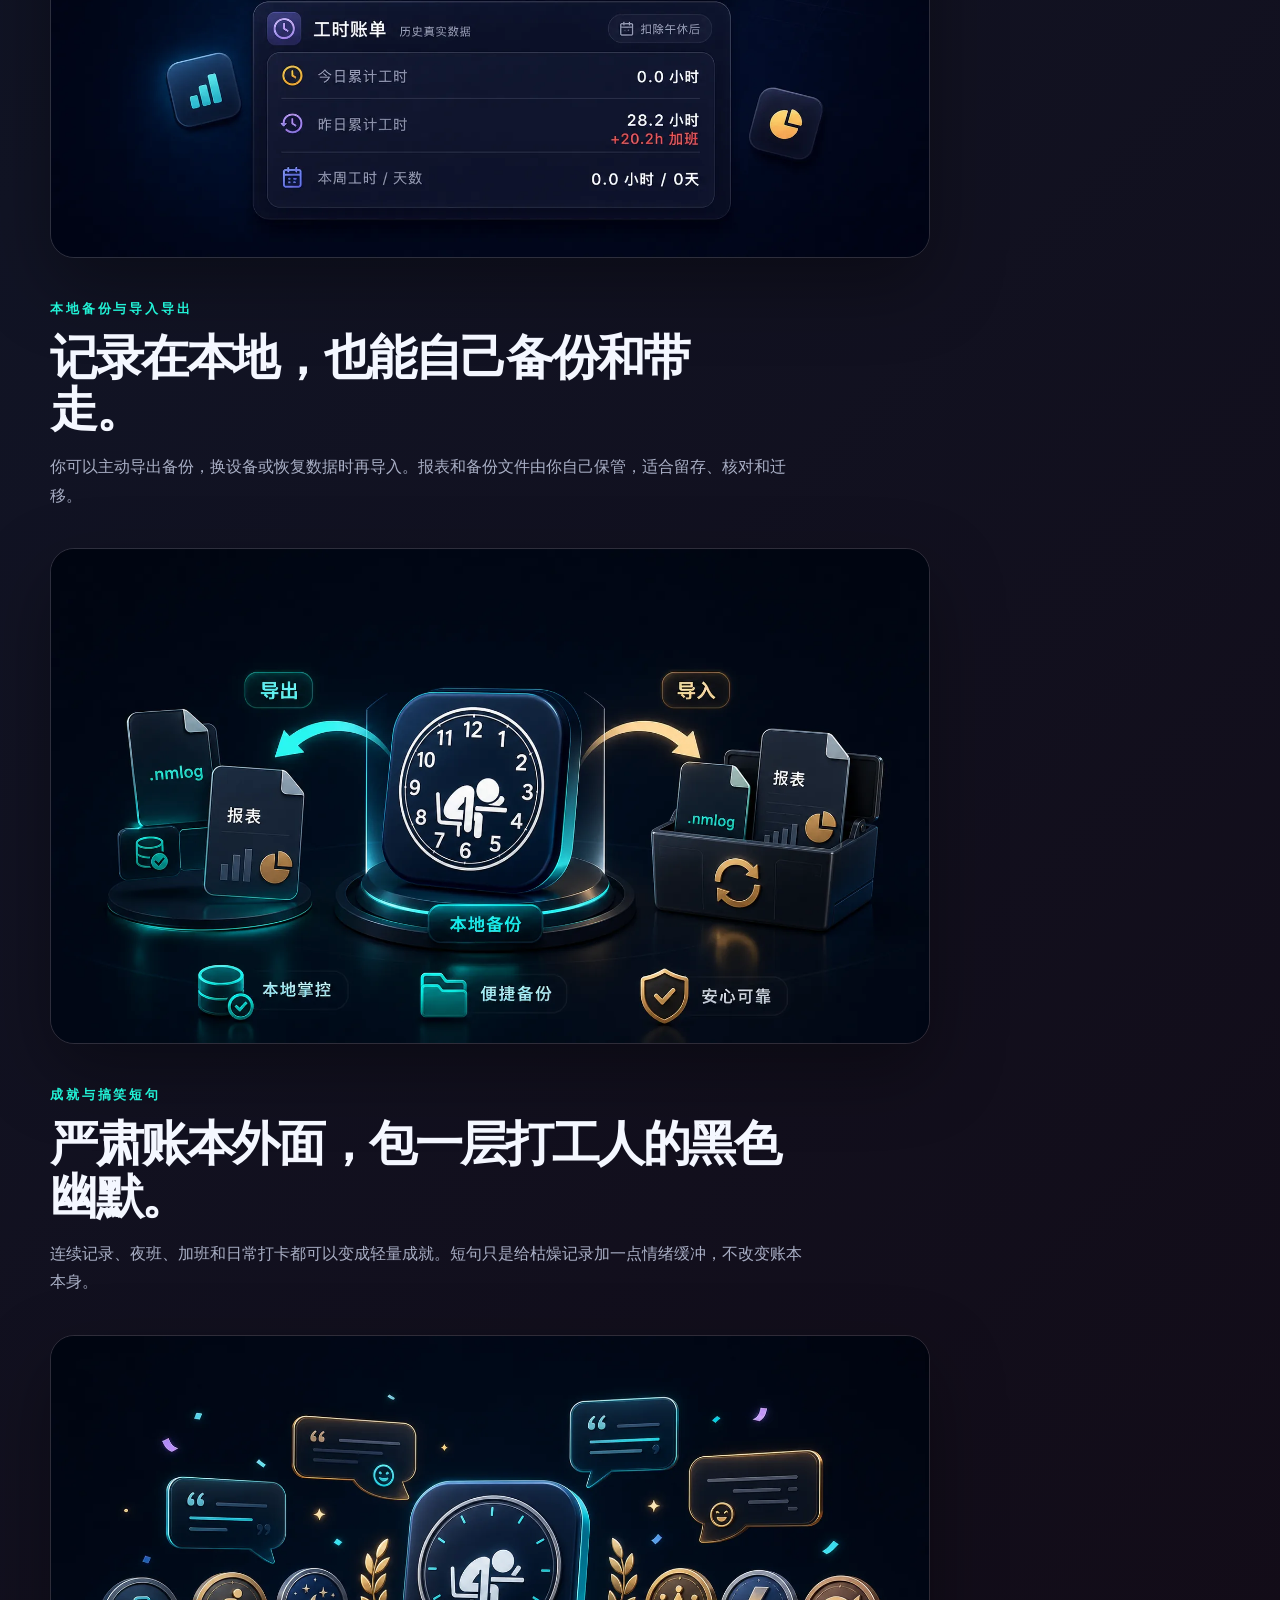
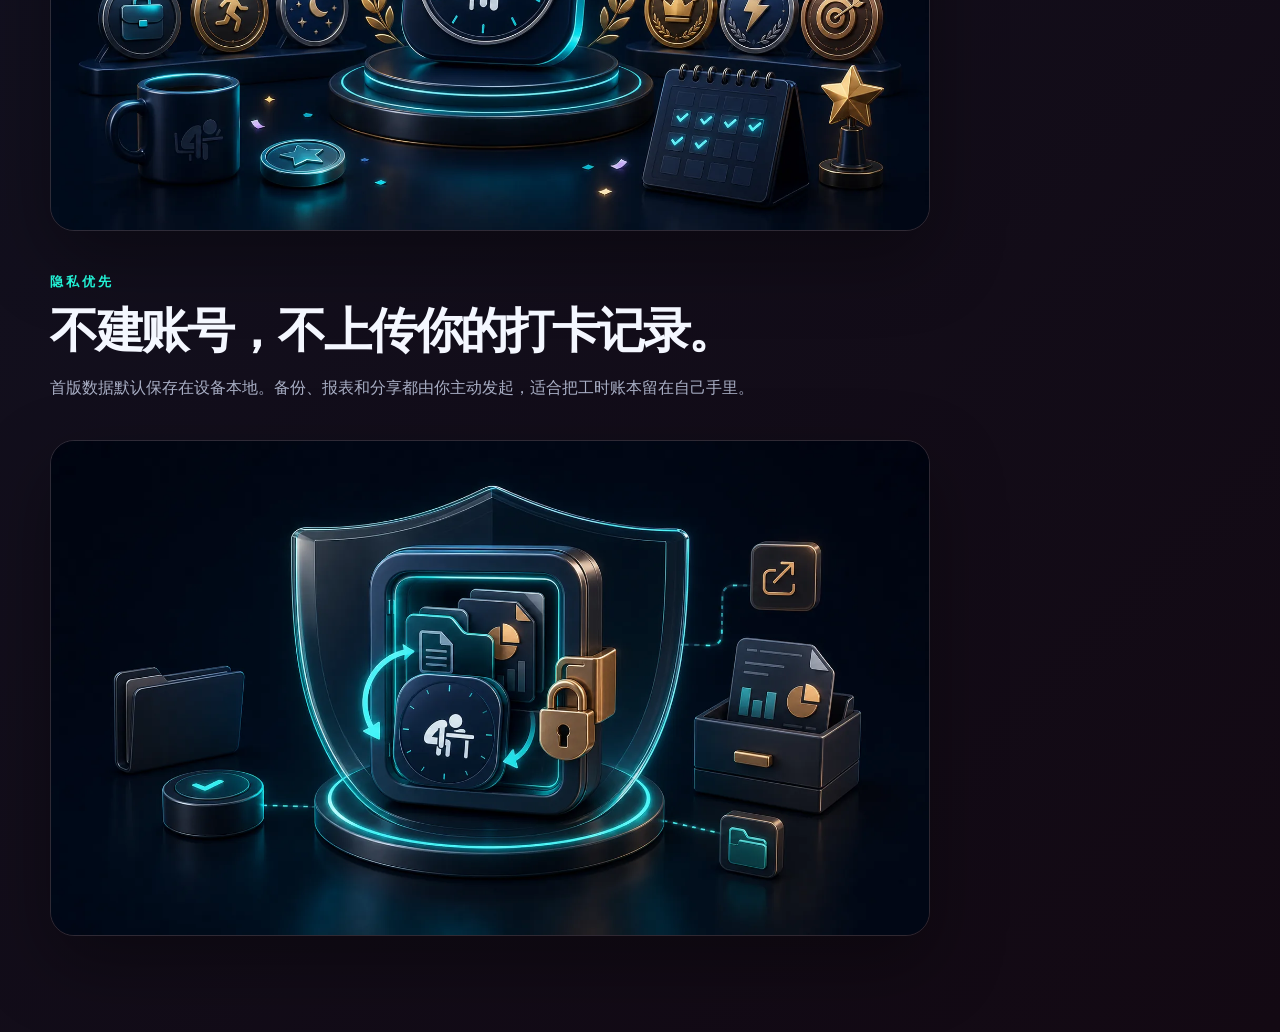
==== commit 16bddd86: "压缩官网图片资源" ====
--- a/features.html
+++ b/features.html
@@ -45,7 +45,7 @@
         <p>在你授权并完成设置后，牛马日志会尽量在你到达或离开工作地点时补上记录。它不是替你编排班表，而是减少每天重复打开 App 的动作。</p>
       </div>
       <figure class="auto-punch-visual">
-        <img src="./assets/auto-punch-arrival-day.png" alt="牛马日志到达工作地点自动打卡示意图">
+        <img src="./assets/auto-punch-arrival-day.webp" alt="牛马日志到达工作地点自动打卡示意图">
       </figure>
     </section>
 
@@ -57,7 +57,7 @@
       </div>
       <div class="widget-preview-grid widget-preview-single">
         <figure class="widget-preview-card">
-          <img src="./assets/widget-medium-showcase.png" alt="牛马日志 4x2 小组件状态展示">
+          <img src="./assets/widget-medium-showcase.webp" alt="牛马日志 4x2 小组件状态展示">
         </figure>
       </div>
     </section>
@@ -69,7 +69,7 @@
         <p>午休扣除、夜间跨天和多段上下班记录会统一进入同一套时间算法，减少自己手算、漏算和重复核对。</p>
       </div>
       <figure class="shift-visual">
-        <img src="./assets/lunch-cross-day-showcase.png" alt="牛马日志午休扣除和跨天班次净工时示意图">
+        <img src="./assets/lunch-cross-day-showcase.webp" alt="牛马日志午休扣除和跨天班次净工时示意图">
       </figure>
     </section>
 
@@ -80,7 +80,7 @@
         <p>按你的上下班记录累计工时，再结合时薪、日薪和加班口径做估算。它适合个人核对和复盘，不替代正式工资单。</p>
       </div>
       <figure class="payroll-visual">
-        <img src="./assets/payroll-overtime-showcase.png" alt="牛马日志加班和薪资估算账单示意图">
+        <img src="./assets/payroll-overtime-showcase.webp" alt="牛马日志加班和薪资估算账单示意图">
       </figure>
     </section>
 
@@ -91,7 +91,7 @@
         <p>你可以主动导出备份，换设备或恢复数据时再导入。报表和备份文件由你自己保管，适合留存、核对和迁移。</p>
       </div>
       <figure class="backup-visual">
-        <img src="./assets/backup-import-export-showcase.png" alt="牛马日志本地备份和导入导出示意图">
+        <img src="./assets/backup-import-export-showcase.webp" alt="牛马日志本地备份和导入导出示意图">
       </figure>
     </section>
 
@@ -102,7 +102,7 @@
         <p>连续记录、夜班、加班和日常打卡都可以变成轻量成就。短句只是给枯燥记录加一点情绪缓冲，不改变账本本身。</p>
       </div>
       <figure class="achievement-visual">
-        <img src="./assets/achievement-quotes-clean-showcase.png" alt="牛马日志成就和搞笑短句示意图">
+        <img src="./assets/achievement-quotes-clean-showcase.webp" alt="牛马日志成就和搞笑短句示意图">
       </figure>
     </section>
 
@@ -113,7 +113,7 @@
         <p>首版数据默认保存在设备本地。备份、报表和分享都由你主动发起，适合把工时账本留在自己手里。</p>
       </div>
       <figure class="privacy-visual">
-        <img src="./assets/privacy-first-showcase.png" alt="牛马日志隐私优先和本地数据保护示意图">
+        <img src="./assets/privacy-first-showcase.webp" alt="牛马日志隐私优先和本地数据保护示意图">
       </figure>
     </section>
   </main>
